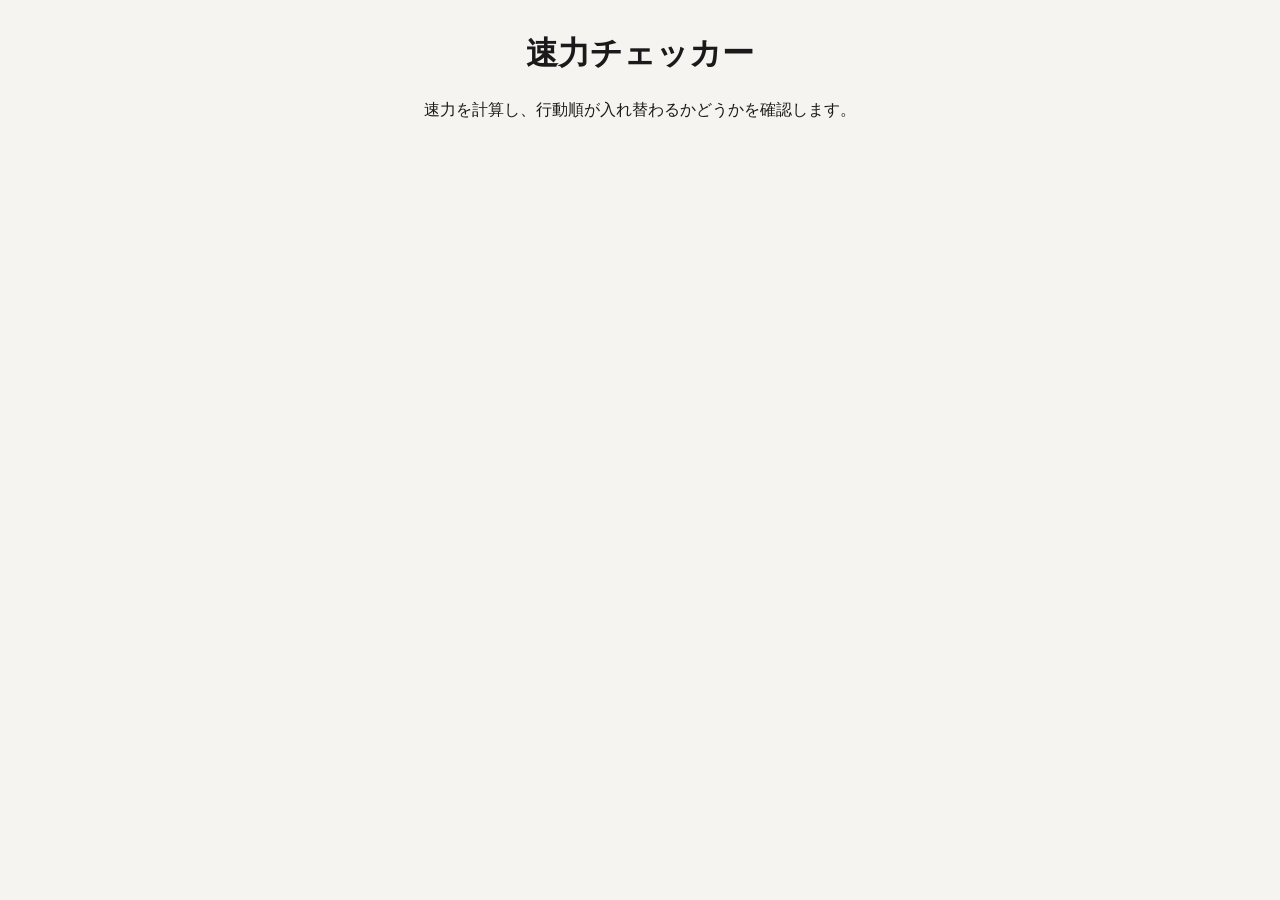
==== fast_checker.html @ 81ad5fd1 "1st_changes" ====
<!DOCTYPE html>
<html lang="ja">
<head>
  <meta charset="UTF-8">
  <title>速力チェッカー</title>
  <link rel="stylesheet" href="style.css">
  </head>
  <body>
    <div class="app-wrapper">
      <h1>速力チェッカー</h1>
      <p>速力を計算し、行動順が入れ替わるかどうかを確認します。</p>
    </div>
  </body>
</html>
---- style.css ----
*, *::before, *::after {
  box-sizing: border-box;
  margin: 0;
  padding: 0;
}

:root {
  /* カラーパレット */
  --color-bg:           #f5f4f0;
  --color-surface:      #ffffff;
  --color-primary:      #2d6a4f;
  --color-primary-dark: #1b4332;
  --color-text:         #1a1a1a;
  --color-text-muted:   #6b7280;
  --color-border:       #e0ddd6;
  --color-done-bg:      #f0faf4;

  /* サイズ・形状 */
  --radius: 8px;
  --shadow: 0 1px 4px rgba(0, 0, 0, 0.08);
}

body {
  font-family: 'Noto Sans JP', 'Helvetica Neue', sans-serif;
  background: var(--color-bg);
  color: var(--color-text);
  min-height: 100vh;
  padding: 32px 16px;
}

/* コンテンツの最大幅を制限して中央寄せ */
.app-wrapper {
  max-width: 680px;
  margin: 0 auto;
  display: flex;
  flex-direction: column;
  gap: 24px;
  text-align: center;
  list-style: none;
  padding-left: 0;
}

ul {
  list-style: none;
  padding-left: 0;
}

header {
  display: flex;
  align-items: baseline;
  gap: 12px;
}

header h1 {
  font-size: 1.75rem;
  font-weight: 700;
  color: var(--color-primary-dark);
  letter-spacing: -0.02em;
}
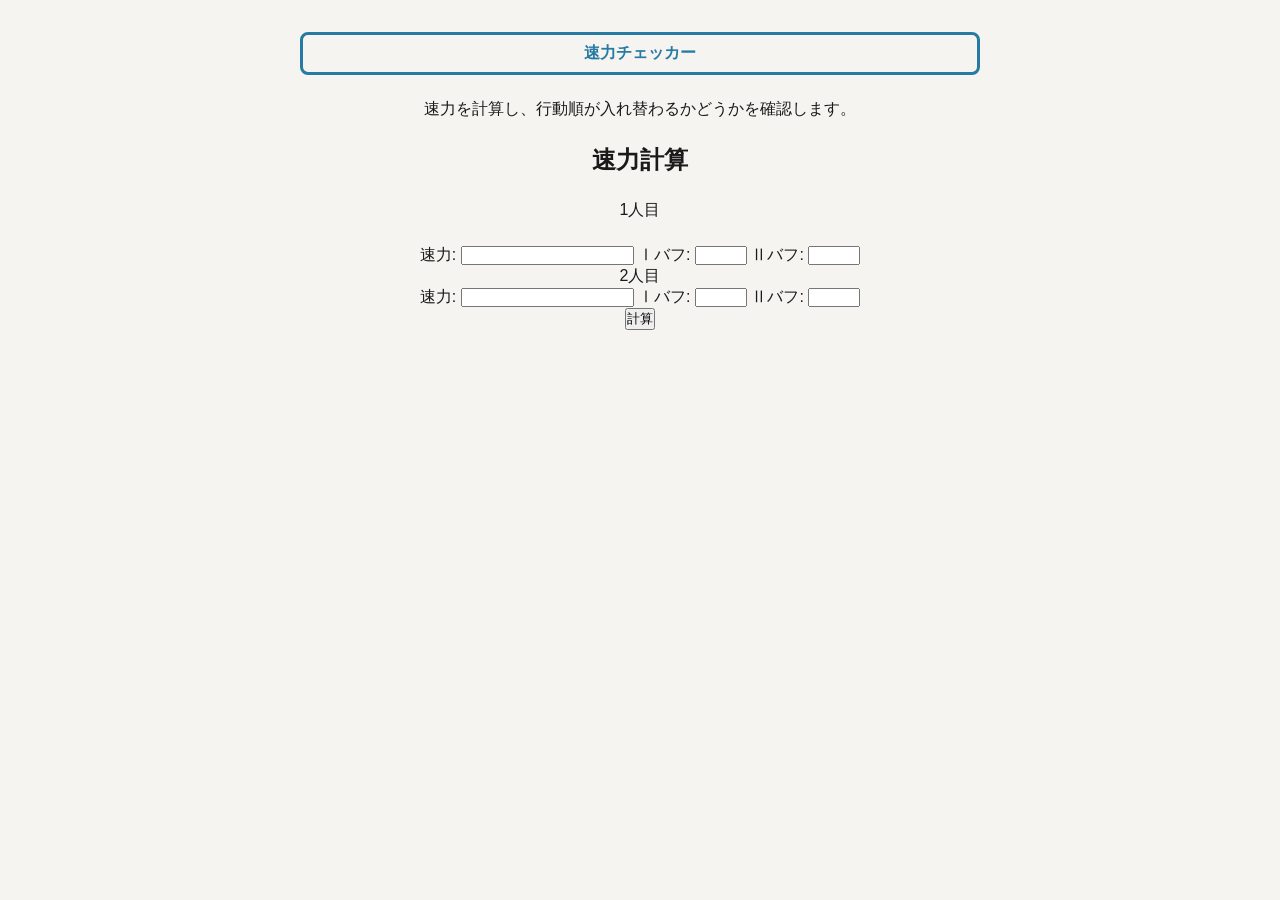
==== commit 77fed88c: "仮完成" ====
--- a/fast_checker.html
+++ b/fast_checker.html
@@ -3,12 +3,34 @@
 <head>
   <meta charset="UTF-8">
   <title>速力チェッカー</title>
-  <link rel="stylesheet" href="style.css">
+  <link rel="stylesheet" href="css/style.css">
+  <script src="javascript/fast_checker.js" defer></script>
   </head>
   <body>
     <div class="app-wrapper">
       <h1>速力チェッカー</h1>
       <p>速力を計算し、行動順が入れ替わるかどうかを確認します。</p>
+      <h2>速力計算</h2>
+      <p>1人目</p>
+      <form id="speed-form">
+        <label for="speed1">速力:</label>
+        <input type="number" id="speed1" name="speed1" required>
+        <label for="speed1">Ⅰバフ:</label>
+        <input type="number" id="speed_buff1_1" name="speed_buff1_1" min="-10" max="10" step="1" required>
+        <label for="speed1">Ⅱバフ:</label>
+        <input type="number" id="speed_buff1_2" name="speed_buff1_2" min="-10" max="10" step="1" required>
+        <br>
+      <p>2人目</p>
+        <label for="speed2">速力:</label>
+        <input type="number" id="speed2" name="speed2" required>
+        <label for="speed2">Ⅰバフ:</label>
+        <input type="number" id="speed_buff2_1" name="speed_buff2_1" min="-10" max="10" step="1" required>
+        <label for="speed2">Ⅱバフ:</label>
+        <input type="number" id="speed_buff2_2" name="speed_buff2_2" min="-10" max="10" step="1" required>
+        <br>
+        <button type="submit">計算</button>
+        <div id="calculation-result" role="status" aria-live="polite"></div>
+      </form>
     </div>
   </body>
 </html>
--- a/css/style.css
+++ b/css/style.css
@@ -0,0 +1,60 @@
+*, *::before, *::after {
+  box-sizing: border-box;
+  margin: 0;
+  padding: 0;
+}
+
+:root {
+  /* カラーパレット */
+  --color-bg:           #f5f4f0;
+  --color-surface:      #ffffff;
+  --color-primary:      #2d6a4f;
+  --color-primary-dark: #1b4332;
+  --color-text:         #1a1a1a;
+  --color-text-muted:   #6b7280;
+  --color-border:       #e0ddd6;
+  --color-done-bg:      #f0faf4;
+
+  /* サイズ・形状 */
+  --radius: 8px;
+  --shadow: 0 1px 4px rgba(0, 0, 0, 0.08);
+}
+
+body {
+  font-family: 'Noto Sans JP', 'Helvetica Neue', sans-serif;
+  background: var(--color-bg);
+  color: var(--color-text);
+  min-height: 100vh;
+  padding: 32px 16px;
+}
+
+/* コンテンツの最大幅を制限して中央寄せ */
+.app-wrapper {
+  max-width: 680px;
+  margin: 0 auto;
+  display: flex;
+  flex-direction: column;
+  gap: 24px;
+  text-align: center;
+  list-style: none;
+  padding-left: 0;
+}
+
+ul {
+  list-style: none;
+  padding-left: 0;
+}
+
+header {
+  display: flex;
+  align-items: baseline;
+  gap: 12px;
+}
+
+h1 {
+  color: #277aa3;/*文字色*/
+  border: solid 3px #277aa3;/*線色*/
+  padding: 0.5em;/*文字周りの余白*/
+  border-radius: 0.5em;/*角丸*/
+  font-size: 16px;
+}
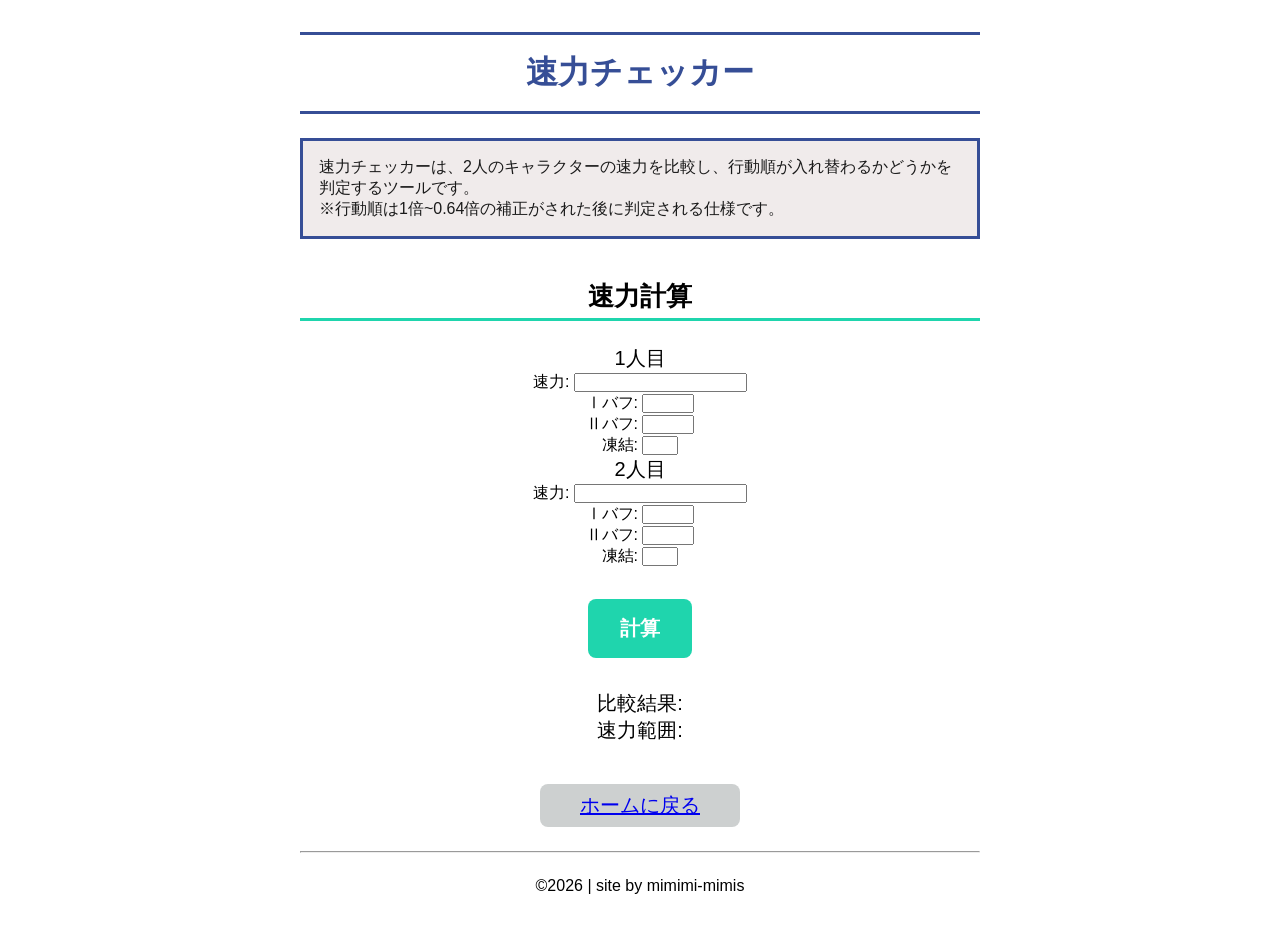
==== commit ff8edc9a: "見た目いじったよ" ====
--- a/fast_checker.html
+++ b/fast_checker.html
@@ -9,28 +9,51 @@
   <body>
     <div class="app-wrapper">
       <h1>速力チェッカー</h1>
-      <p>速力を計算し、行動順が入れ替わるかどうかを確認します。</p>
+      <div class="description">
+      <p>速力チェッカーは、2人のキャラクターの速力を比較し、行動順が入れ替わるかどうかを判定するツールです。</p>
+      <p>※行動順は1倍~0.64倍の補正がされた後に判定される仕様です。</p>
+      </div>
+
       <h2>速力計算</h2>
-      <p>1人目</p>
       <form id="speed-form">
+      <p class="human">1人目</p>
         <label for="speed1">速力:</label>
         <input type="number" id="speed1" name="speed1" required>
+        <br>
         <label for="speed1">Ⅰバフ:</label>
-        <input type="number" id="speed_buff1_1" name="speed_buff1_1" min="-10" max="10" step="1" required>
+        <input type="number" id="speed_buff1_1" name="speed_buff1_1" min="-10" max="10" step="1" >
+        <br>
         <label for="speed1">Ⅱバフ:</label>
-        <input type="number" id="speed_buff1_2" name="speed_buff1_2" min="-10" max="10" step="1" required>
+        <input type="number" id="speed_buff1_2" name="speed_buff1_2" min="-10" max="10" step="1" >
         <br>
-      <p>2人目</p>
+        <label for="speed1">凍結:</label>
+        <input type="number" id="speed_ice1" name="speed_ice1" min="0" max="5" step="1" >
+        <br>
+      <p class="human">2人目</p>
         <label for="speed2">速力:</label>
-        <input type="number" id="speed2" name="speed2" required>
+        <input type="number" id="speed2" name="speed2" >
+        <br>
         <label for="speed2">Ⅰバフ:</label>
-        <input type="number" id="speed_buff2_1" name="speed_buff2_1" min="-10" max="10" step="1" required>
+        <input type="number" id="speed_buff2_1" name="speed_buff2_1" min="-10" max="10" step="1" >
+        <br>
         <label for="speed2">Ⅱバフ:</label>
-        <input type="number" id="speed_buff2_2" name="speed_buff2_2" min="-10" max="10" step="1" required>
+        <input type="number" id="speed_buff2_2" name="speed_buff2_2" min="-10" max="10" step="1" >
         <br>
-        <button type="submit">計算</button>
-        <div id="calculation-result" role="status" aria-live="polite"></div>
+        <label for="speed2">凍結:</label>
+        <input type="number" id="speed_ice2" name="speed_ice2" min="0" max="5" step="1" >
+        <br>
+        <button type="submit" id="calculate-btn">計算</button>
+        <div id="calculation-result" role="status" aria-live="polite">
+          <p>比較結果: <strong id="comparison-result"></strong></p>
+          <p>速力範囲: <span id="speed-range"></span></p>
+        </div>
       </form>
+
+      <p class="home_button"><a href="index.html">ホームに戻る</a></p>
+  <hr>
+  <div style="text-align: center;">
+    <div>©2026 | site by mimimi-mimis</div>
+  </div>
     </div>
   </body>
 </html>
--- a/css/style.css
+++ b/css/style.css
@@ -5,25 +5,12 @@
 }
 
 :root {
-  /* カラーパレット */
-  --color-bg:           #f5f4f0;
-  --color-surface:      #ffffff;
-  --color-primary:      #2d6a4f;
-  --color-primary-dark: #1b4332;
-  --color-text:         #1a1a1a;
-  --color-text-muted:   #6b7280;
-  --color-border:       #e0ddd6;
-  --color-done-bg:      #f0faf4;
-
-  /* サイズ・形状 */
   --radius: 8px;
   --shadow: 0 1px 4px rgba(0, 0, 0, 0.08);
 }
 
 body {
   font-family: 'Noto Sans JP', 'Helvetica Neue', sans-serif;
-  background: var(--color-bg);
-  color: var(--color-text);
   min-height: 100vh;
   padding: 32px 16px;
 }
@@ -52,9 +39,63 @@
 }
 
 h1 {
-  color: #277aa3;/*文字色*/
-  border: solid 3px #277aa3;/*線色*/
-  padding: 0.5em;/*文字周りの余白*/
-  border-radius: 0.5em;/*角丸*/
+  color: #364e96;/*文字色*/
+  padding: 0.5em 0;/*上下の余白*/
+  border-top: solid 3px #364e96;/*上線*/
+  border-bottom: solid 3px #364e96;/*下線*/
+}
+
+h2 {
+  font-size: 1.6rem;
+  border-bottom: 3px solid #1FD5AD;
+  padding-bottom: 4px;
+}
+
+.description{
   font-size: 16px;
+  color: var(--color-text-muted);
+  text-align: left;
+  margin-bottom: 16px;
+  padding: 16px;
+  color: #1a1a1a;
+  border: solid 3px #364e96;/*線色*/
+  background-color: #f0ebeb; 
 }
+
+.human {
+  font-size:20px
+}
+
+#calculate-btn {
+  margin-top: 2rem;
+  font-size: 1.25rem;
+  background-color: #1FD5AD;
+  color: white;
+  border: none;
+  padding: 16px 32px;
+  border-radius: var(--radius);
+  cursor: pointer;
+  transition: background-color 0.3s ease;
+  font-weight: bold;
+}
+
+#calculation-result {
+  margin-top: 1rem;
+  font-size: 1.25rem;
+  padding: 16px;
+  border-radius: var(--radius);
+}
+
+.home_button {
+  margin-top: 1rem;
+  font-size:1.25rem;
+  background-color: #cdd0d0;
+  color: white;
+  border: none;
+  padding: 8px 16px;
+  border-radius: var(--radius);
+  cursor: pointer;
+  transition: background-color 0.3s ease;
+  width: 200px;
+  margin: 0 auto;
+}
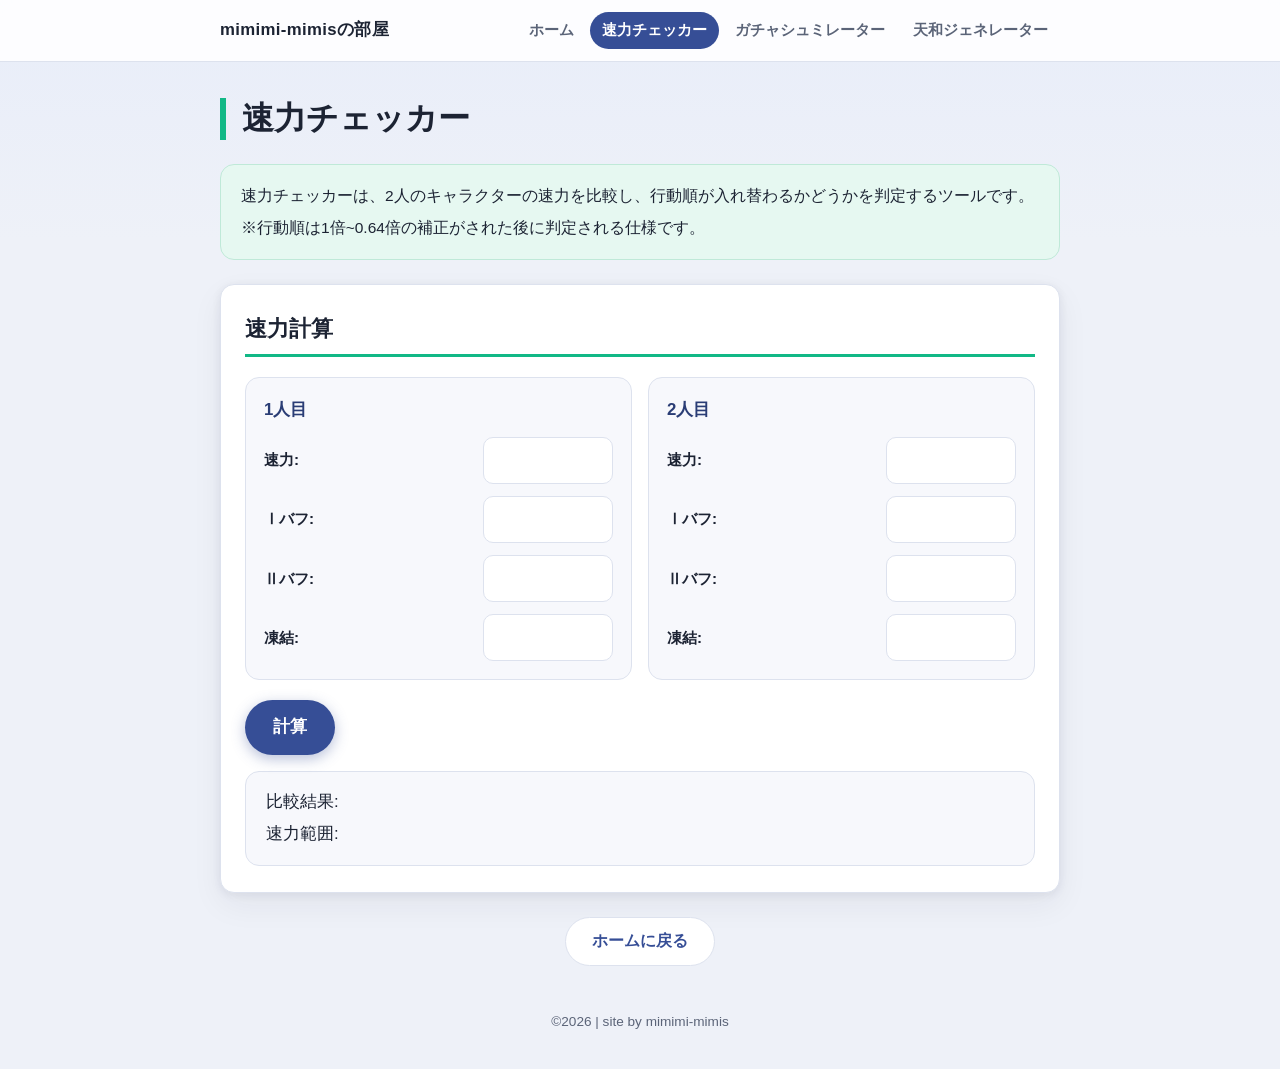
==== commit 5ae7cbc4: "サイト全体のUIをリデザイン (共通ヘッダー/カードレイアウト/レスポンシブ対応)" ====
--- a/fast_checker.html
+++ b/fast_checker.html
@@ -2,58 +2,87 @@
 <html lang="ja">
 <head>
   <meta charset="UTF-8">
-  <title>速力チェッカー</title>
+  <meta name="viewport" content="width=device-width, initial-scale=1">
+  <title>速力チェッカー | mimimi-mimisの部屋</title>
   <link rel="stylesheet" href="css/style.css">
   <script src="javascript/fast_checker.js" defer></script>
-  </head>
-  <body>
-    <div class="app-wrapper">
-      <h1>速力チェッカー</h1>
-      <div class="description">
+</head>
+<body>
+  <header class="site-header">
+    <div class="header-inner">
+      <a class="logo" href="index.html">mimimi-mimisの部屋</a>
+      <nav class="nav">
+        <a href="index.html">ホーム</a>
+        <a href="fast_checker.html" aria-current="page">速力チェッカー</a>
+        <a href="gacha_simulator.html">ガチャシュミレーター</a>
+        <a href="tenho.html">天和ジェネレーター</a>
+      </nav>
+    </div>
+  </header>
+
+  <div class="app-wrapper">
+    <h1 class="page-title">速力チェッカー</h1>
+    <div class="description">
       <p>速力チェッカーは、2人のキャラクターの速力を比較し、行動順が入れ替わるかどうかを判定するツールです。</p>
       <p>※行動順は1倍~0.64倍の補正がされた後に判定される仕様です。</p>
-      </div>
+    </div>
 
+    <section class="panel">
       <h2>速力計算</h2>
       <form id="speed-form">
-      <p class="human">1人目</p>
-        <label for="speed1">速力:</label>
-        <input type="number" id="speed1" name="speed1" required>
-        <br>
-        <label for="speed1">Ⅰバフ:</label>
-        <input type="number" id="speed_buff1_1" name="speed_buff1_1" min="-10" max="10" step="1" >
-        <br>
-        <label for="speed1">Ⅱバフ:</label>
-        <input type="number" id="speed_buff1_2" name="speed_buff1_2" min="-10" max="10" step="1" >
-        <br>
-        <label for="speed1">凍結:</label>
-        <input type="number" id="speed_ice1" name="speed_ice1" min="0" max="5" step="1" >
-        <br>
-      <p class="human">2人目</p>
-        <label for="speed2">速力:</label>
-        <input type="number" id="speed2" name="speed2" >
-        <br>
-        <label for="speed2">Ⅰバフ:</label>
-        <input type="number" id="speed_buff2_1" name="speed_buff2_1" min="-10" max="10" step="1" >
-        <br>
-        <label for="speed2">Ⅱバフ:</label>
-        <input type="number" id="speed_buff2_2" name="speed_buff2_2" min="-10" max="10" step="1" >
-        <br>
-        <label for="speed2">凍結:</label>
-        <input type="number" id="speed_ice2" name="speed_ice2" min="0" max="5" step="1" >
-        <br>
-        <button type="submit" id="calculate-btn">計算</button>
-        <div id="calculation-result" role="status" aria-live="polite">
+        <div class="player-grid">
+          <div class="player-card">
+            <p class="human">1人目</p>
+            <div class="field">
+              <label for="speed1">速力:</label>
+              <input type="number" id="speed1" name="speed1" required>
+            </div>
+            <div class="field">
+              <label for="speed_buff1_1">Ⅰバフ:</label>
+              <input type="number" id="speed_buff1_1" name="speed_buff1_1" min="-10" max="10" step="1">
+            </div>
+            <div class="field">
+              <label for="speed_buff1_2">Ⅱバフ:</label>
+              <input type="number" id="speed_buff1_2" name="speed_buff1_2" min="-10" max="10" step="1">
+            </div>
+            <div class="field">
+              <label for="speed_ice1">凍結:</label>
+              <input type="number" id="speed_ice1" name="speed_ice1" min="0" max="5" step="1">
+            </div>
+          </div>
+          <div class="player-card">
+            <p class="human">2人目</p>
+            <div class="field">
+              <label for="speed2">速力:</label>
+              <input type="number" id="speed2" name="speed2">
+            </div>
+            <div class="field">
+              <label for="speed_buff2_1">Ⅰバフ:</label>
+              <input type="number" id="speed_buff2_1" name="speed_buff2_1" min="-10" max="10" step="1">
+            </div>
+            <div class="field">
+              <label for="speed_buff2_2">Ⅱバフ:</label>
+              <input type="number" id="speed_buff2_2" name="speed_buff2_2" min="-10" max="10" step="1">
+            </div>
+            <div class="field">
+              <label for="speed_ice2">凍結:</label>
+              <input type="number" id="speed_ice2" name="speed_ice2" min="0" max="5" step="1">
+            </div>
+          </div>
+        </div>
+        <div class="btn-row" style="margin-top: 20px;">
+          <button type="submit" id="calculate-btn">計算</button>
+        </div>
+        <div id="calculation-result" role="status" aria-live="polite" style="margin-top: 16px;">
           <p>比較結果: <strong id="comparison-result"></strong></p>
           <p>速力範囲: <span id="speed-range"></span></p>
         </div>
       </form>
+    </section>
 
-      <p class="home_button"><a href="index.html">ホームに戻る</a></p>
-  <hr>
-  <div style="text-align: center;">
-    <div>©2026 | site by mimimi-mimis</div>
+    <p class="home_button"><a href="index.html">ホームに戻る</a></p>
   </div>
-    </div>
-  </body>
+
+  <footer class="site-footer">©2026 | site by mimimi-mimis</footer>
+</body>
 </html>
--- a/css/style.css
+++ b/css/style.css
@@ -5,97 +5,443 @@
 }
 
 :root {
-  --radius: 8px;
-  --shadow: 0 1px 4px rgba(0, 0, 0, 0.08);
+  --bg: #eef1f8;
+  --surface: #ffffff;
+  --ink: #1c2333;
+  --muted: #5b6478;
+  --line: #dde2ee;
+  --brand: #364e96;
+  --brand-dark: #2a3d75;
+  --accent: #12b886;
+  --accent-soft: #e6f8f1;
+  --radius: 14px;
+  --shadow: 0 2px 10px rgba(28, 35, 51, 0.07), 0 12px 32px rgba(28, 35, 51, 0.06);
+}
+
+html {
+  -webkit-text-size-adjust: 100%;
 }
 
 body {
-  font-family: 'Noto Sans JP', 'Helvetica Neue', sans-serif;
+  font-family: 'Noto Sans JP', 'Helvetica Neue', 'Hiragino Kaku Gothic ProN', sans-serif;
+  background: linear-gradient(180deg, #e8edf9 0%, var(--bg) 240px);
+  color: var(--ink);
   min-height: 100vh;
-  padding: 32px 16px;
-}
-
-/* コンテンツの最大幅を制限して中央寄せ */
+  line-height: 1.7;
+}
+
+a {
+  color: var(--brand);
+  text-decoration: none;
+}
+
+a:hover {
+  text-decoration: underline;
+}
+
+/* ---------- ヘッダー ---------- */
+.site-header {
+  position: sticky;
+  top: 0;
+  z-index: 10;
+  background: rgba(255, 255, 255, 0.88);
+  backdrop-filter: blur(10px);
+  border-bottom: 1px solid var(--line);
+}
+
+.header-inner {
+  max-width: 880px;
+  margin: 0 auto;
+  padding: 12px 20px;
+  display: flex;
+  align-items: center;
+  justify-content: space-between;
+  gap: 12px;
+  flex-wrap: wrap;
+}
+
+.logo {
+  font-weight: 800;
+  font-size: 1.05rem;
+  color: var(--ink);
+  letter-spacing: 0.02em;
+}
+
+.logo:hover {
+  text-decoration: none;
+  color: var(--brand);
+}
+
+.nav {
+  display: flex;
+  gap: 4px;
+  flex-wrap: wrap;
+}
+
+.nav a {
+  color: var(--muted);
+  font-size: 0.92rem;
+  font-weight: 600;
+  padding: 6px 12px;
+  border-radius: 999px;
+}
+
+.nav a:hover {
+  text-decoration: none;
+  background: var(--bg);
+  color: var(--ink);
+}
+
+.nav a[aria-current="page"] {
+  background: var(--brand);
+  color: #fff;
+}
+
+/* ---------- レイアウト ---------- */
 .app-wrapper {
-  max-width: 680px;
+  max-width: 880px;
   margin: 0 auto;
+  padding: 36px 20px 16px;
   display: flex;
   flex-direction: column;
   gap: 24px;
+}
+
+.site-footer {
   text-align: center;
+  color: var(--muted);
+  font-size: 0.85rem;
+  padding: 28px 16px 36px;
+}
+
+/* ---------- 見出し ---------- */
+.page-title {
+  font-size: 2rem;
+  font-weight: 800;
+  line-height: 1.3;
+  padding-left: 16px;
+  border-left: 6px solid var(--accent);
+}
+
+.page-lead {
+  color: var(--muted);
+  margin-top: -12px;
+}
+
+h2 {
+  font-size: 1.35rem;
+  font-weight: 700;
+  padding-bottom: 6px;
+  border-bottom: 3px solid var(--accent);
+  margin-bottom: 4px;
+}
+
+/* ---------- ヒーロー (トップ) ---------- */
+.hero {
+  background: linear-gradient(135deg, var(--brand) 0%, var(--brand-dark) 100%);
+  color: #fff;
+  border-radius: 20px;
+  padding: 40px 32px;
+  box-shadow: var(--shadow);
+}
+
+.hero h1 {
+  font-size: 2rem;
+  font-weight: 800;
+  line-height: 1.35;
+  margin-bottom: 10px;
+}
+
+.hero p {
+  color: rgba(255, 255, 255, 0.85);
+}
+
+/* ---------- 機能カード (トップ) ---------- */
+.feature-grid {
+  display: grid;
+  grid-template-columns: repeat(auto-fit, minmax(230px, 1fr));
+  gap: 16px;
   list-style: none;
-  padding-left: 0;
-}
-
-ul {
-  list-style: none;
-  padding-left: 0;
-}
-
-header {
-  display: flex;
-  align-items: baseline;
+}
+
+.feature-card {
+  display: block;
+  background: var(--surface);
+  border: 1px solid var(--line);
+  border-radius: var(--radius);
+  padding: 22px 20px;
+  box-shadow: var(--shadow);
+  transition: transform 0.15s ease, border-color 0.15s ease;
+}
+
+.feature-card:hover {
+  text-decoration: none;
+  transform: translateY(-3px);
+  border-color: var(--accent);
+}
+
+.feature-card .icon {
+  font-size: 1.9rem;
+  line-height: 1;
+  display: block;
+  margin-bottom: 10px;
+}
+
+.feature-card .card-title {
+  font-size: 1.15rem;
+  font-weight: 700;
+  color: var(--ink);
+  display: block;
+  margin-bottom: 4px;
+}
+
+.feature-card .card-desc {
+  font-size: 0.92rem;
+  color: var(--muted);
+  display: block;
+}
+
+.badge {
+  display: inline-block;
+  font-size: 0.72rem;
+  font-weight: 700;
+  color: var(--brand-dark);
+  background: #e3e9f8;
+  border-radius: 999px;
+  padding: 2px 10px;
+  margin-left: 8px;
+  vertical-align: middle;
+}
+
+/* ---------- パネル・説明 ---------- */
+.panel {
+  background: var(--surface);
+  border: 1px solid var(--line);
+  border-radius: var(--radius);
+  box-shadow: var(--shadow);
+  padding: 26px 24px;
+  display: flex;
+  flex-direction: column;
+  gap: 16px;
+}
+
+.description {
+  background: var(--accent-soft);
+  border: 1px solid #bfe9d8;
+  border-radius: var(--radius);
+  padding: 18px 20px;
+  font-size: 0.97rem;
+  display: flex;
+  flex-direction: column;
+  gap: 6px;
+}
+
+.note {
+  color: var(--muted);
+  font-size: 0.9rem;
+}
+
+/* ---------- フォーム ---------- */
+.player-grid {
+  display: grid;
+  grid-template-columns: 1fr 1fr;
+  gap: 16px;
+}
+
+@media (max-width: 620px) {
+  .player-grid {
+    grid-template-columns: 1fr;
+  }
+  .hero {
+    padding: 30px 22px;
+  }
+  .hero h1 {
+    font-size: 1.55rem;
+  }
+  .page-title {
+    font-size: 1.6rem;
+  }
+}
+
+.player-card {
+  background: #f7f8fc;
+  border: 1px solid var(--line);
+  border-radius: var(--radius);
+  padding: 18px;
+  display: flex;
+  flex-direction: column;
   gap: 12px;
 }
 
-h1 {
-  color: #364e96;/*文字色*/
-  padding: 0.5em 0;/*上下の余白*/
-  border-top: solid 3px #364e96;/*上線*/
-  border-bottom: solid 3px #364e96;/*下線*/
-}
-
-h2 {
-  font-size: 1.6rem;
-  border-bottom: 3px solid #1FD5AD;
-  padding-bottom: 4px;
-}
-
-.description{
-  font-size: 16px;
-  color: var(--color-text-muted);
-  text-align: left;
-  margin-bottom: 16px;
-  padding: 16px;
-  color: #1a1a1a;
-  border: solid 3px #364e96;/*線色*/
-  background-color: #f0ebeb; 
-}
-
 .human {
-  font-size:20px
-}
-
+  font-size: 1.05rem;
+  font-weight: 700;
+  color: var(--brand-dark);
+}
+
+.field {
+  display: flex;
+  align-items: center;
+  justify-content: space-between;
+  gap: 12px;
+}
+
+.field label {
+  font-size: 0.95rem;
+  font-weight: 600;
+  white-space: nowrap;
+}
+
+input[type="number"],
+select {
+  font: inherit;
+  font-size: 1rem;
+  color: var(--ink);
+  background: #fff;
+  border: 1.5px solid var(--line);
+  border-radius: 10px;
+  padding: 9px 12px;
+  width: 130px;
+  transition: border-color 0.15s ease, box-shadow 0.15s ease;
+}
+
+select {
+  width: auto;
+  min-width: 170px;
+}
+
+input[type="number"]:focus,
+select:focus {
+  outline: none;
+  border-color: var(--brand);
+  box-shadow: 0 0 0 3px rgba(54, 78, 150, 0.18);
+}
+
+/* ---------- ボタン ---------- */
+.generate-btn,
 #calculate-btn {
-  margin-top: 2rem;
-  font-size: 1.25rem;
-  background-color: #1FD5AD;
-  color: white;
+  font: inherit;
+  font-size: 1.05rem;
+  font-weight: 700;
+  background: var(--brand);
+  color: #fff;
   border: none;
-  padding: 16px 32px;
-  border-radius: var(--radius);
+  padding: 13px 28px;
+  border-radius: 999px;
   cursor: pointer;
-  transition: background-color 0.3s ease;
-  font-weight: bold;
-}
-
+  box-shadow: 0 4px 14px rgba(54, 78, 150, 0.35);
+  transition: background 0.15s ease, transform 0.1s ease;
+}
+
+.generate-btn:hover,
+#calculate-btn:hover {
+  background: var(--brand-dark);
+}
+
+.generate-btn:active,
+#calculate-btn:active {
+  transform: scale(0.98);
+}
+
+.generate-btn:disabled {
+  background: #9aa5c0;
+  box-shadow: none;
+  cursor: default;
+}
+
+.stop-btn {
+  font: inherit;
+  font-size: 1.05rem;
+  font-weight: 700;
+  background: #fff;
+  color: var(--ink);
+  border: 1.5px solid var(--line);
+  padding: 13px 22px;
+  border-radius: 999px;
+  cursor: pointer;
+  transition: border-color 0.15s ease;
+}
+
+.stop-btn:hover:not(:disabled) {
+  border-color: var(--muted);
+}
+
+.stop-btn:disabled {
+  opacity: 0.45;
+  cursor: default;
+}
+
+.btn-row {
+  display: flex;
+  flex-wrap: wrap;
+  align-items: center;
+  gap: 10px;
+}
+
+.home_button {
+  text-align: center;
+}
+
+.home_button a {
+  display: inline-block;
+  font-weight: 700;
+  font-size: 0.98rem;
+  color: var(--brand);
+  background: var(--surface);
+  border: 1.5px solid var(--line);
+  padding: 10px 26px;
+  border-radius: 999px;
+  transition: border-color 0.15s ease, background 0.15s ease;
+}
+
+.home_button a:hover {
+  text-decoration: none;
+  border-color: var(--brand);
+  background: #f2f5fd;
+}
+
+hr {
+  border: none;
+  border-top: 1px solid var(--line);
+}
+
+/* ---------- 結果表示 ---------- */
 #calculation-result {
-  margin-top: 1rem;
-  font-size: 1.25rem;
-  padding: 16px;
-  border-radius: var(--radius);
-}
-
-.home_button {
-  margin-top: 1rem;
-  font-size:1.25rem;
-  background-color: #cdd0d0;
-  color: white;
-  border: none;
-  padding: 8px 16px;
-  border-radius: var(--radius);
-  cursor: pointer;
-  transition: background-color 0.3s ease;
-  width: 200px;
-  margin: 0 auto;
-}+  background: #f7f8fc;
+  border: 1px solid var(--line);
+  border-radius: var(--radius);
+  padding: 16px 20px;
+  font-size: 1.05rem;
+  display: flex;
+  flex-direction: column;
+  gap: 4px;
+}
+
+.status {
+  color: var(--muted);
+  min-height: 1.7em;
+  font-variant-numeric: tabular-nums;
+}
+
+.tenho-result {
+  background: linear-gradient(160deg, #173d2c 0%, #0f2b1f 100%);
+  color: #eaf5ef;
+  border-radius: var(--radius);
+  padding: 26px 24px;
+  text-align: center;
+  font-size: 1.15rem;
+  line-height: 1.65;
+  box-shadow: var(--shadow);
+}
+
+.tenho-result .tiles {
+  font-size: 2.1rem;
+  line-height: 1.35;
+  word-break: break-all;
+  margin-bottom: 10px;
+}
+
+.tenho-result strong {
+  color: #ffd166;
+  font-size: 1.35em;
+}
